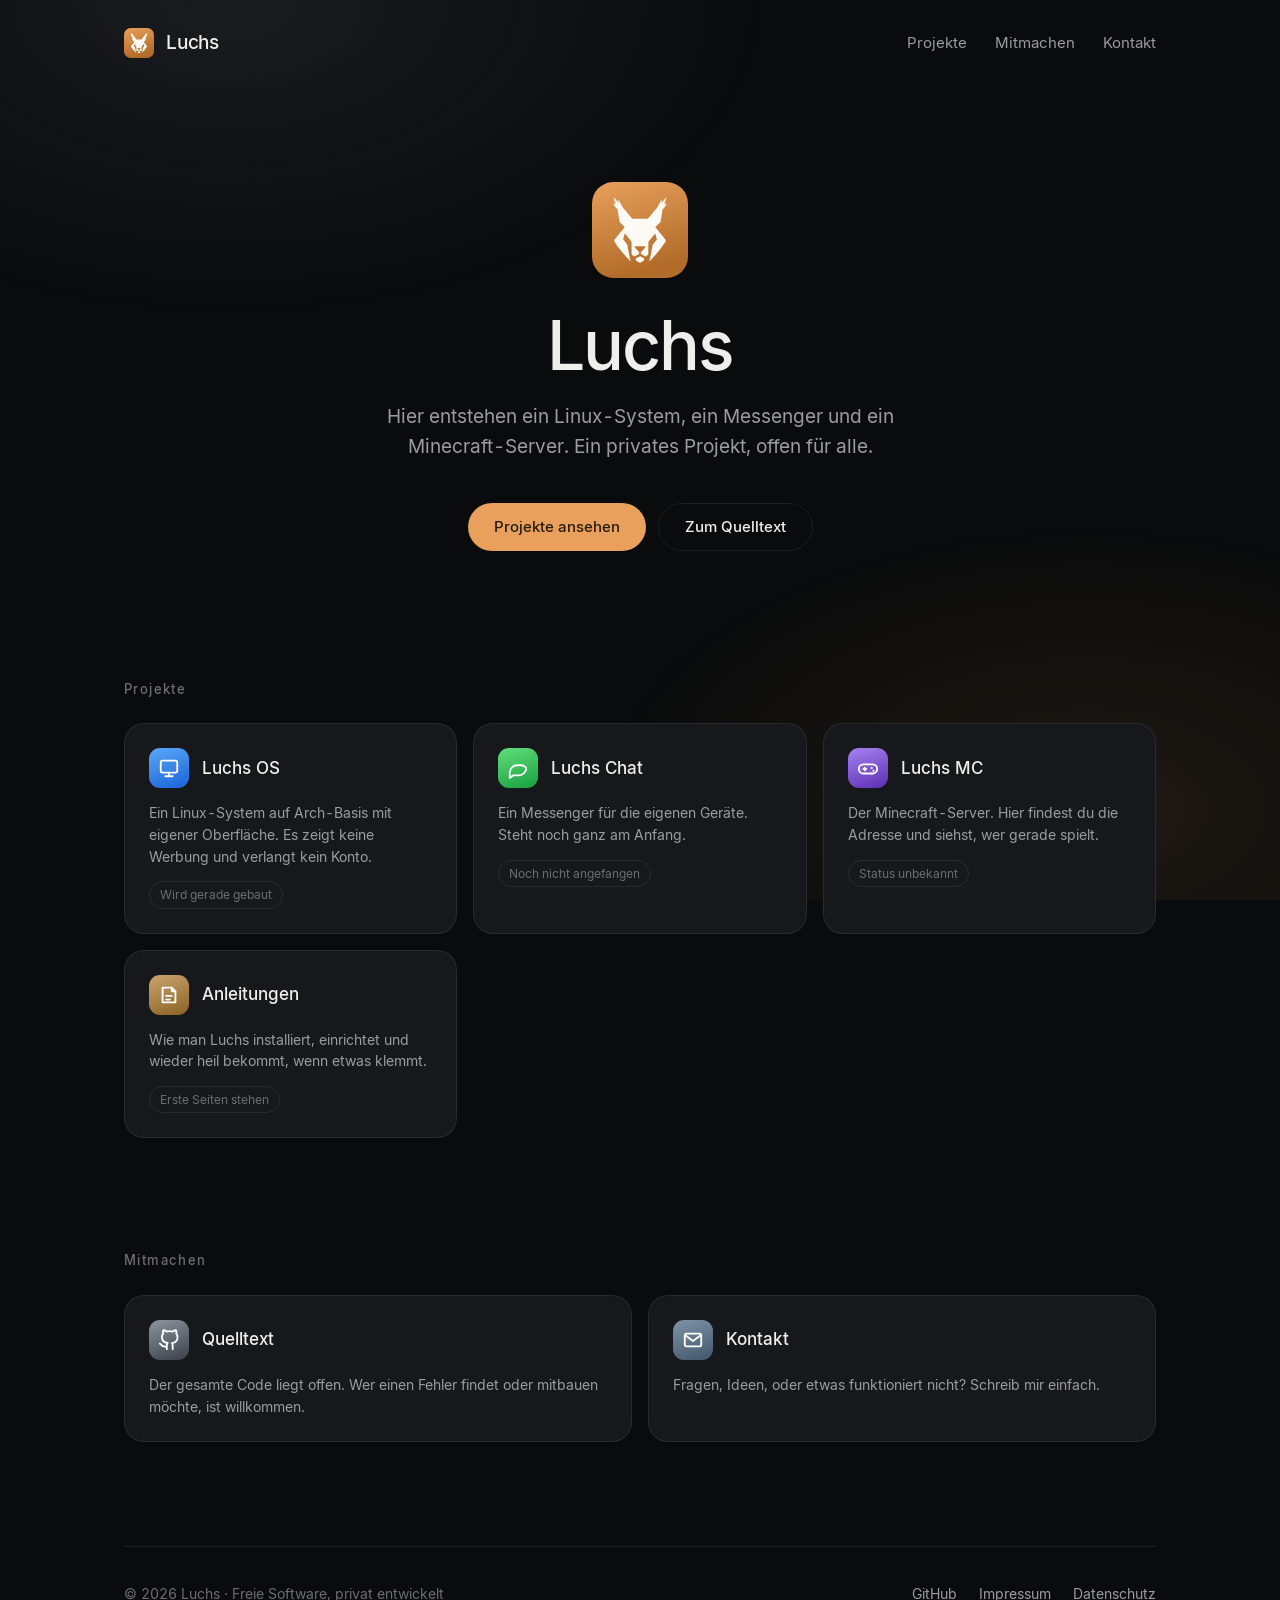
==== index.html @ 2c67354a "Add files via upload" ====
<!DOCTYPE html>
<html lang="de">
<head>
<meta charset="utf-8">
<meta name="viewport" content="width=device-width, initial-scale=1">
<title>Luchs</title>
<link rel="stylesheet" href="schrift.css">
<meta name="description" content="Ein Betriebssystem, ein Messenger, ein Server. Alles an einem Ort.">
<meta property="og:title" content="Luchs">
<meta property="og:description" content="Ein Betriebssystem, ein Messenger, ein Server.">
<meta property="og:type" content="website">
<link rel="icon" href="marke.svg" type="image/svg+xml">

<style>



:root{
  /* Flächen */
  --ink:#0A0B0C; --coal:#111214; --card:#17181B; --card-hoch:#1E2023;
  --line:rgba(255,255,255,.08); --line-stark:rgba(255,255,255,.16);

  /* Schrift */
  --text:#F0EEEA; --muted:#9A9C9F; --dim:#6B6D70;

  /* Akzent */
  --accent:#E8A05C; --accent-tief:#B26B28; --auf-akzent:#2A1B0C;

  /* Eine Größenreihe. Jeder Wert das 1,25-fache des vorigen --
     dadurch stehen die Größen in einem Verhältnis zueinander statt
     zufällig nebeneinander. */
  --t1:13px; --t2:15px; --t3:17px; --t4:21px; --t5:27px; --t6:42px;

  /* Ein Satz Abstände, alles Vielfache von 4 */
  --a1:8px; --a2:12px; --a3:16px; --a4:24px; --a5:36px;
  --a6:56px; --a7:88px;

  --radius:14px; --radius-gross:20px;
  --font:'Inter',system-ui,-apple-system,'Segoe UI',Roboto,sans-serif;
  --kurve:cubic-bezier(.22,.61,.36,1);
}
*{box-sizing:border-box;margin:0;padding:0}
html{scroll-behavior:smooth}
body{
  background:var(--ink); color:var(--text); font-family:var(--font);
  line-height:1.6; -webkit-font-smoothing:antialiased;text-rendering:optimizeLegibility;font-feature-settings:'calt' 1,'kern' 1,'tnum' 1;
}

/* Sehr schwacher warmer Schimmer im Hintergrund. Reines Schwarz wirkt
   flach; ein Hauch Farbe gibt Tiefe, ohne dass man sie benennen kann. */
body::before{
  content:''; position:fixed; inset:0; pointer-events:none; z-index:0;
  background:
    radial-gradient(60vw 50vh at 18% 0%, rgba(90,96,110,.20), transparent 70%),
    radial-gradient(55vw 45vh at 85% 90%, rgba(150,104,60,.16), transparent 70%);
}
.wrap{position:relative; z-index:1; max-width:1080px; margin:0 auto; padding:0 24px}

/* ── Kopf ───────────────────────────────────────────── */
header{padding:28px 0; display:flex; align-items:center; justify-content:space-between}
.marke{display:flex; align-items:center; gap:12px; text-decoration:none; color:var(--text)}
.marke svg{width:32px; height:32px; display:block}
.marke span{font-size:19px; font-weight:500; letter-spacing:-.2px}
nav{display:flex; gap:28px}
nav a{color:var(--muted); text-decoration:none; font-size:15px; transition:color .15s}
nav a:hover{color:var(--text)}
@media(max-width:640px){nav{display:none}}

/* ── Titelbereich ───────────────────────────────────── */
.hero{padding:96px 0 72px; text-align:center}
.hero .zeichen{width:96px; height:96px; margin:0 auto 32px; display:block}
.hero h1{font-size:clamp(40px,7vw,68px); font-weight:500; letter-spacing:-2px; line-height:1.05}
.hero p{
  margin:20px auto 0; max-width:520px; font-size:clamp(16px,2.2vw,19px);
  color:var(--muted);
}
.knopfreihe{margin-top:40px; display:flex; gap:12px; justify-content:center; flex-wrap:wrap}
.knopf{
  display:inline-flex; align-items:center; gap:9px; min-height:48px;
  padding:0 26px; border-radius:24px; text-decoration:none;
  font-size:15px; font-weight:500; transition:transform .15s var(--kurve),opacity .15s var(--kurve);
}
.knopf:active{transform:scale(.985)}
.knopf.voll{background:var(--accent); color:#2A1B0C}
.knopf.voll:hover{opacity:.9}
.knopf.leer{border:1px solid var(--line); color:var(--text)}
.knopf.leer:hover{border-color:var(--muted)}

/* ── Karten ─────────────────────────────────────────── */
section{padding:var(--a6) 0}
h2{font-size:13px; letter-spacing:1.4px; color:var(--dim); font-weight:500; margin-bottom:24px}
.raster{display:grid; gap:16px; grid-template-columns:repeat(auto-fit,minmax(280px,1fr))}
.karte{
  background:var(--card); border:1px solid var(--line); border-radius:var(--radius-gross);
  padding:var(--a4); text-decoration:none; color:var(--text); display:block;
  transition:border-color .2s var(--kurve),background .2s var(--kurve),transform .2s var(--kurve);
}
.karte:hover{border-color:rgba(232,160,92,.45); transform:translateY(-2px)}
.karte .oben{display:flex; align-items:center; gap:13px; margin-bottom:14px}
.kachel{
  width:40px; height:40px; border-radius:11px; flex:0 0 auto;
  display:grid; place-items:center;
}
.kachel svg{width:22px; height:22px; stroke:#fff; fill:none;
  stroke-width:2; stroke-linecap:round; stroke-linejoin:round}
.karte h3{font-size:17px; font-weight:500}
.karte p{font-size:14px; color:var(--muted); line-height:1.55}
.stand{
  display:inline-block; margin-top:14px; font-size:12px; padding:3px 10px;
  border-radius:20px; border:1px solid var(--line); color:var(--dim);
}
.stand.aktiv{border-color:rgba(103,217,138,.35); color:#67D98A}
.stand.aus{border-color:rgba(224,115,106,.3); color:#E0736A}
.namen{margin-top:12px; display:flex; flex-wrap:wrap; gap:6px}
.namen span{
  font-size:12px; padding:3px 9px; border-radius:20px;
  background:rgba(255,255,255,.05); color:var(--muted);
}

/* ── Fuß ────────────────────────────────────────────── */
footer{
  border-top:1px solid var(--line); margin-top:48px; padding:36px 0 56px;
  display:flex; justify-content:space-between; gap:20px; flex-wrap:wrap;
  color:var(--dim); font-size:14px;
}
footer a{color:var(--muted); text-decoration:none}
footer a:hover{color:var(--text)}
.fuss-links{display:flex; gap:22px; flex-wrap:wrap}
</style>
</head>
<body>
<div class="wrap">

<header>
  <a class="marke" href="#">
    <!-- Der Luchs: zwei Ohrpinsel und ein Kopf, geometrisch reduziert.
         Ein Tier als Marke ist wiedererkennbarer als ein Buchstabe. -->
    <img src="marke.svg" alt="Luchs" width="30" height="30">
    <span>Luchs</span>
  </a>
  <nav>
    <a href="#projekte">Projekte</a>
    <a href="#mitmachen">Mitmachen</a>
    <a href="#kontakt">Kontakt</a>
  </nav>
</header>

<div class="hero">
  <img class="zeichen" src="marke.svg" alt="Luchs" width="88" height="88">
  <h1>Luchs</h1>
  <p>Hier entstehen ein Linux-System, ein Messenger und ein
     Minecraft-Server. Ein privates Projekt, offen für alle.</p>
  <div class="knopfreihe">
    <a class="knopf voll" href="#projekte">Projekte ansehen</a>
    <a class="knopf leer" href="https://github.com/">Zum Quelltext</a>
  </div>
</div>

<section id="projekte">
  <h2>Projekte</h2>
  <div class="raster">

    <a class="karte" href="#">
      <div class="oben">
        <div class="kachel" style="background:linear-gradient(160deg,#5AA9F8,#1A62D8)">
          <svg viewBox="0 0 24 24"><rect x="3" y="4" width="18" height="13" rx="2"/><path d="M8 21h8M12 17v4"/></svg>
        </div>
        <h3>Luchs OS</h3>
      </div>
      <p>Ein Linux-System auf Arch-Basis mit eigener Oberfläche.
         Es zeigt keine Werbung und verlangt kein Konto.</p>
      <span class="stand">Wird gerade gebaut</span>
    </a>

    <a class="karte" href="#">
      <div class="oben">
        <div class="kachel" style="background:linear-gradient(160deg,#63DE7C,#17A03E)">
          <svg viewBox="0 0 24 24"><path d="M21 12a8 8 0 0 1-8 8H7l-4 3v-6a8 8 0 0 1 8-8h2a8 8 0 0 1 8 3z"/></svg>
        </div>
        <h3>Luchs Chat</h3>
      </div>
      <p>Ein Messenger für die eigenen Geräte.
         Steht noch ganz am Anfang.</p>
      <span class="stand">Noch nicht angefangen</span>
    </a>

    <a class="karte" href="#">
      <div class="oben">
        <div class="kachel" style="background:linear-gradient(160deg,#A882F0,#5A2FB4)">
          <svg viewBox="0 0 24 24"><rect x="2" y="8" width="20" height="10" rx="5"/><path d="M7 13h3M8.5 11.5v3"/><circle cx="16" cy="12" r="1.2" fill="#fff" stroke="none"/><circle cx="18" cy="15" r="1.2" fill="#fff" stroke="none"/></svg>
        </div>
        <h3>Luchs MC</h3>
      </div>
      <p>Der Minecraft-Server. Hier findest du die Adresse
         und siehst, wer gerade spielt.</p>
      <span class="stand" id="mc-stand">wird geprüft …</span>
      <div id="mc-namen" class="namen"></div>
    </a>

    <a class="karte" href="#">
      <div class="oben">
        <div class="kachel" style="background:linear-gradient(160deg,#C9A46E,#8A6224)">
          <svg viewBox="0 0 24 24"><path d="M5 4h10l4 4v12H5z"/><path d="M15 4v4h4M9 13h6M9 17h4"/></svg>
        </div>
        <h3>Anleitungen</h3>
      </div>
      <p>Wie man Luchs installiert, einrichtet und wieder
         heil bekommt, wenn etwas klemmt.</p>
      <span class="stand">Erste Seiten stehen</span>
    </a>

  </div>
</section>

<section id="mitmachen">
  <h2>Mitmachen</h2>
  <div class="raster">
    <a class="karte" href="https://github.com/">
      <div class="oben">
        <div class="kachel" style="background:linear-gradient(160deg,#8E959F,#3A3F48)">
          <svg viewBox="0 0 24 24"><path d="M9 19c-5 1.5-5-2.5-7-3m14 6v-3.9a3.4 3.4 0 0 0-.9-2.6c3-.3 6.2-1.5 6.2-6.7A5.2 5.2 0 0 0 19.9 5a4.9 4.9 0 0 0-.1-3.6s-1.1-.3-3.7 1.4a12.7 12.7 0 0 0-6.6 0C6.9 1.1 5.8 1.4 5.8 1.4A4.9 4.9 0 0 0 5.7 5a5.2 5.2 0 0 0-1.4 3.6c0 5.2 3.2 6.4 6.2 6.7a3.4 3.4 0 0 0-.9 2.6V22"/></svg>
        </div>
        <h3>Quelltext</h3>
      </div>
      <p>Der gesamte Code liegt offen. Wer einen Fehler findet
         oder mitbauen möchte, ist willkommen.</p>
    </a>

    <a class="karte" href="#kontakt">
      <div class="oben">
        <div class="kachel" style="background:linear-gradient(160deg,#7F94A6,#42566A)">
          <svg viewBox="0 0 24 24"><rect x="3" y="5" width="18" height="14" rx="2"/><path d="M4 7l8 6 8-6"/></svg>
        </div>
        <h3>Kontakt</h3>
      </div>
      <p>Fragen, Ideen, oder etwas funktioniert nicht?
         Schreib mir einfach.</p>
    </a>
  </div>
</section>

<footer id="kontakt">
  <div>© <span id="jahr">2026</span> Luchs · Freie Software, privat entwickelt</div>
  <div class="fuss-links">
    <a href="https://github.com/">GitHub</a>
    <a href="impressum.html">Impressum</a>
    <a href="datenschutz.html">Datenschutz</a>
  </div>
</footer>

</div>
<script>
document.getElementById('jahr').textContent = new Date().getFullYear();

// Serverstatus. Die Datei wird alle 60 Sekunden vom Server neu
// geschrieben -- häufiger abzufragen bringt nichts.
async function mcStatus(){
  const abzeichen = document.getElementById('mc-stand');
  const namen = document.getElementById('mc-namen');
  if (!abzeichen) return;
  try {
    const r = await fetch('/api/mc-status.json', { cache: 'no-store' });
    if (!r.ok) throw new Error(r.status);
    const d = await r.json();

    if (d.online) {
      abzeichen.className = 'stand aktiv';
      abzeichen.textContent = d.spieler === 0
        ? 'Online · niemand da'
        : `Online · ${d.spieler} von ${d.maximal}`;
      // Namen nur zeigen, wenn welche gemeldet werden. Viele Server
      // schalten die Liste aus, dann bleibt es leer statt falsch.
      namen.innerHTML = (d.namen || [])
        .map(n => `<span>${n.replace(/[<>&]/g, '')}</span>`).join('');
    } else {
      abzeichen.className = 'stand aus';
      abzeichen.textContent = 'Offline';
      namen.innerHTML = '';
    }
  } catch (e) {
    abzeichen.className = 'stand';
    abzeichen.textContent = 'Status unbekannt';
  }
}
mcStatus();
setInterval(mcStatus, 60000);
// Beim Zurückkommen auf den Tab sofort auffrischen
document.addEventListener('visibilitychange', () => {
  if (!document.hidden) mcStatus();
});
</script>
</body>
</html>
---- schrift.css ----
/* Inter, direkt eingebettet.
   Sonst braeuchte es einen Unterordner -- und den ueber den
   Handy-Dateiwaehler anzulegen ist unnoetig muehsam. */
@font-face{
  font-family:'Inter'; font-style:normal; font-weight:400;
  font-display:swap;
  src:url([data-uri]) format('woff2');
}
@font-face{
  font-family:'Inter'; font-style:normal; font-weight:500;
  font-display:swap;
  src:url([data-uri]) format('woff2');
}
@font-face{
  font-family:'Inter'; font-style:normal; font-weight:600;
  font-display:swap;
  src:url([data-uri]) format('woff2');
}
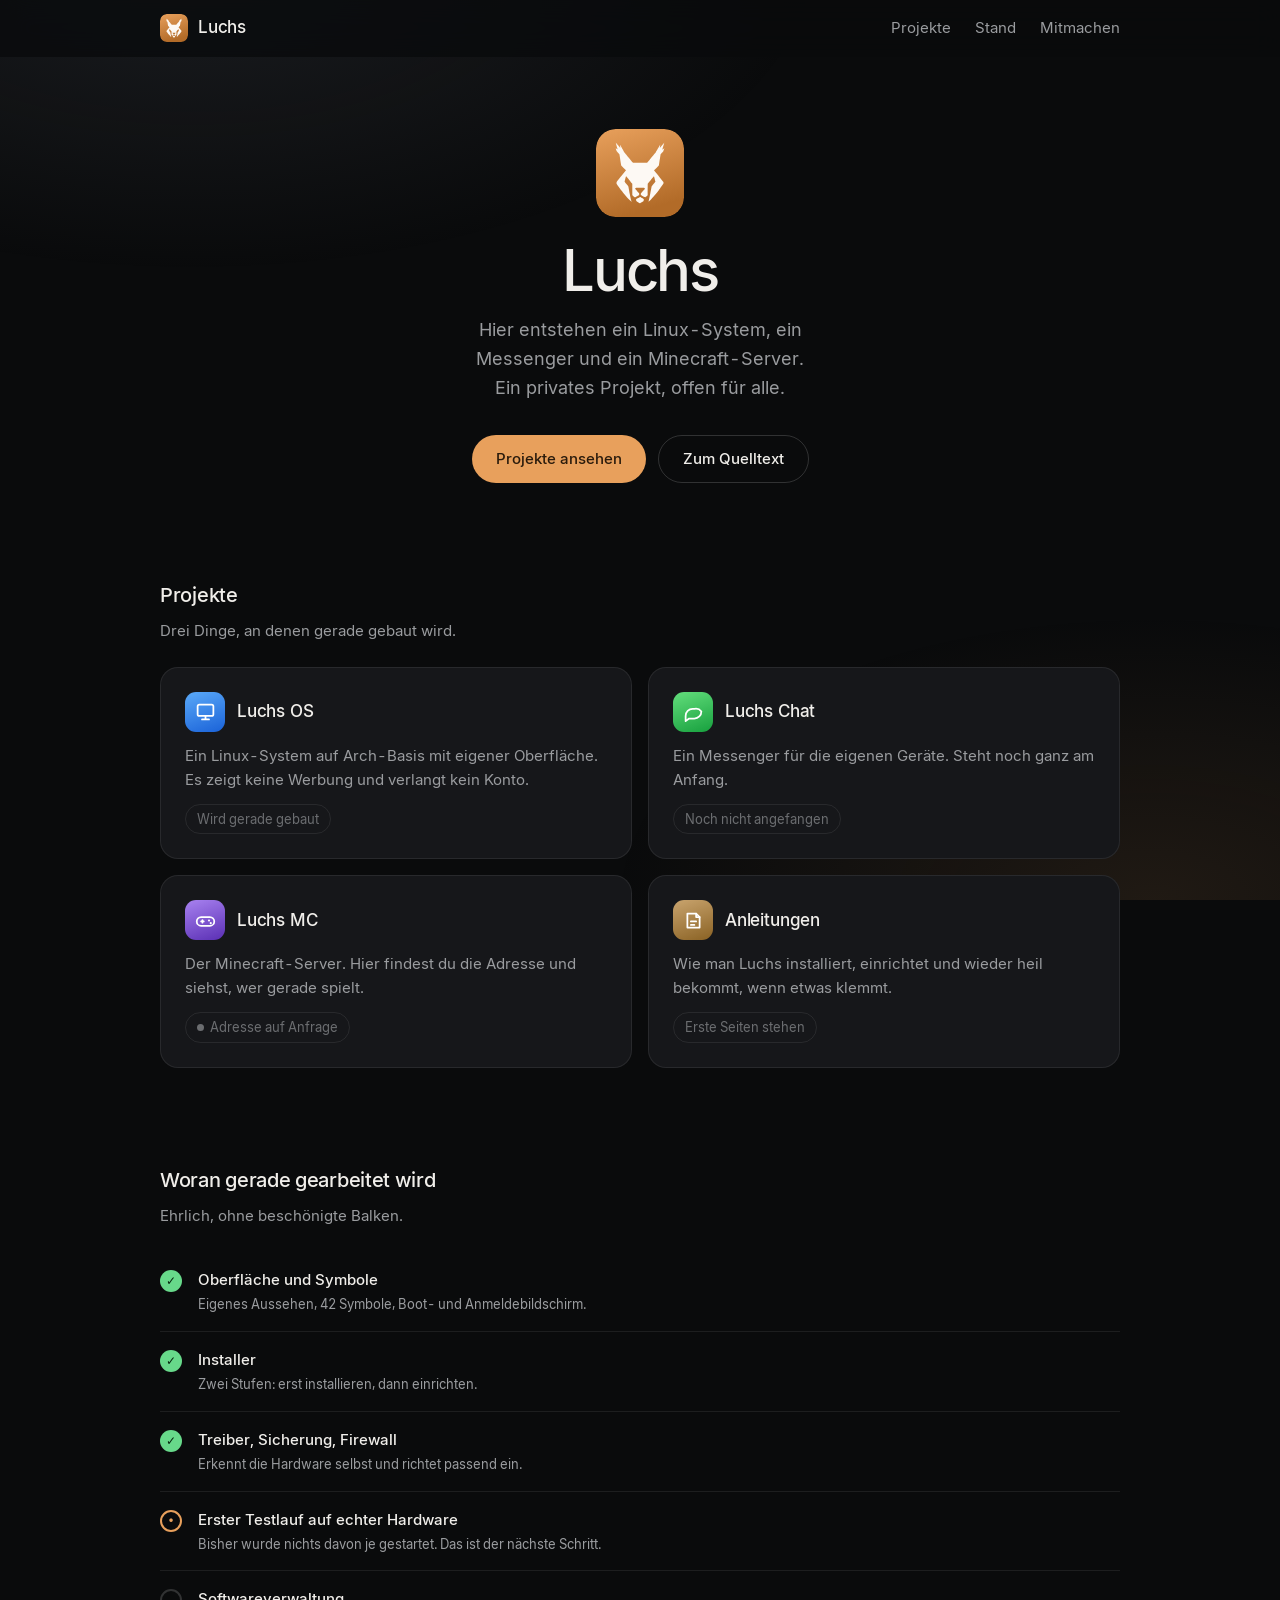
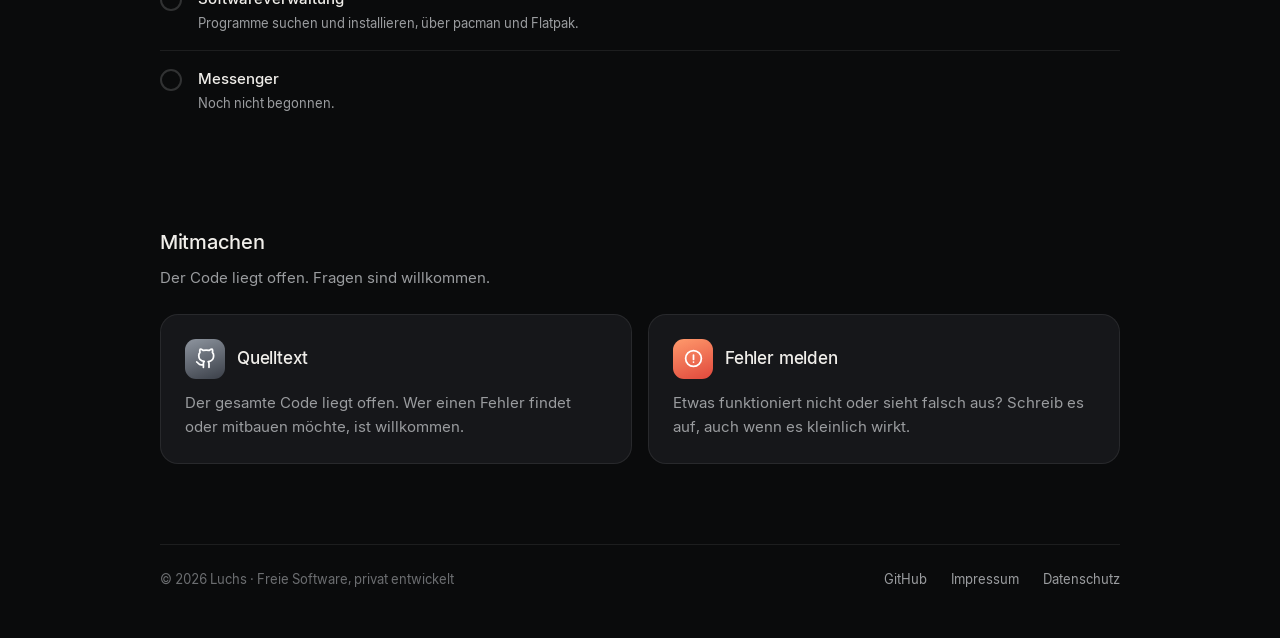
==== commit 9798382b: "Add files via upload" ====
--- a/index.html
+++ b/index.html
@@ -2,290 +2,453 @@
 <html lang="de">
 <head>
 <meta charset="utf-8">
-<meta name="viewport" content="width=device-width, initial-scale=1">
+<meta name="viewport" content="width=device-width, initial-scale=1, viewport-fit=cover">
+<meta name="theme-color" content="#0A0B0C">
 <title>Luchs</title>
+<meta name="description" content="Ein Linux-System, ein Messenger und ein Minecraft-Server. Ein privates Projekt, offen für alle.">
+<meta property="og:title" content="Luchs">
+<meta property="og:description" content="Ein Linux-System, ein Messenger und ein Minecraft-Server.">
+<meta property="og:type" content="website">
 <link rel="stylesheet" href="schrift.css">
-<meta name="description" content="Ein Betriebssystem, ein Messenger, ein Server. Alles an einem Ort.">
-<meta property="og:title" content="Luchs">
-<meta property="og:description" content="Ein Betriebssystem, ein Messenger, ein Server.">
-<meta property="og:type" content="website">
 <link rel="icon" href="marke.svg" type="image/svg+xml">
+<link rel="apple-touch-icon" href="marke.svg">
 
 <style>
-
-
+/* ═══════════════════════════════════════════════════════
+   Luchs
+
+   Von klein nach groß gebaut: Die Grundregeln gelten für das
+   Telefon, größere Bildschirme bekommen Ergänzungen. Andersherum
+   endet man immer bei einer zusammengequetschten Desktopseite.
+   ═══════════════════════════════════════════════════════ */
 
 :root{
-  /* Flächen */
-  --ink:#0A0B0C; --coal:#111214; --card:#17181B; --card-hoch:#1E2023;
+  --ink:#0A0B0C; --card:#16171A; --card-hoch:#1D1F22;
   --line:rgba(255,255,255,.08); --line-stark:rgba(255,255,255,.16);
 
-  /* Schrift */
   --text:#F0EEEA; --muted:#9A9C9F; --dim:#6B6D70;
 
-  /* Akzent */
-  --accent:#E8A05C; --accent-tief:#B26B28; --auf-akzent:#2A1B0C;
-
-  /* Eine Größenreihe. Jeder Wert das 1,25-fache des vorigen --
-     dadurch stehen die Größen in einem Verhältnis zueinander statt
-     zufällig nebeneinander. */
-  --t1:13px; --t2:15px; --t3:17px; --t4:21px; --t5:27px; --t6:42px;
-
-  /* Ein Satz Abstände, alles Vielfache von 4 */
-  --a1:8px; --a2:12px; --a3:16px; --a4:24px; --a5:36px;
-  --a6:56px; --a7:88px;
-
-  --radius:14px; --radius-gross:20px;
-  --font:'Inter',system-ui,-apple-system,'Segoe UI',Roboto,sans-serif;
+  --akzent:#E8A05C; --akzent-tief:#B26B28; --auf-akzent:#2A1B0C;
+  --gruen:#67D98A; --rot:#E0736A;
+
+  /* Größen. Jeder Wert das 1,25-fache des vorigen -- dadurch stehen
+     sie in einem Verhältnis statt zufällig nebeneinander. */
+  --t1:13px; --t2:15px; --t3:17px; --t4:20px;
+  --t6:clamp(34px, 9vw, 58px);
+
+  /* Abstände, alles Vielfache von 4 */
+  --a1:8px; --a2:12px; --a3:16px; --a4:24px; --a5:32px;
+  --a6:48px; --a7:72px;
+
+  --rand:20px;
+  --radius-gross:18px;
   --kurve:cubic-bezier(.22,.61,.36,1);
 }
-*{box-sizing:border-box;margin:0;padding:0}
-html{scroll-behavior:smooth}
+
+*,*::before,*::after{box-sizing:border-box;margin:0;padding:0}
+
+html{
+  scroll-behavior:smooth;
+  /* Verhindert, dass iOS beim Drehen die Schrift eigenmächtig
+     vergrößert */
+  -webkit-text-size-adjust:100%;
+}
+
 body{
-  background:var(--ink); color:var(--text); font-family:var(--font);
-  line-height:1.6; -webkit-font-smoothing:antialiased;text-rendering:optimizeLegibility;font-feature-settings:'calt' 1,'kern' 1,'tnum' 1;
-}
-
-/* Sehr schwacher warmer Schimmer im Hintergrund. Reines Schwarz wirkt
-   flach; ein Hauch Farbe gibt Tiefe, ohne dass man sie benennen kann. */
+  background:var(--ink); color:var(--text);
+  font-family:'Inter',system-ui,-apple-system,'Segoe UI',Roboto,sans-serif;
+  font-size:var(--t2); line-height:1.6;
+  -webkit-font-smoothing:antialiased;
+  text-rendering:optimizeLegibility;
+  font-feature-settings:'calt' 1,'kern' 1,'tnum' 1;
+  overflow-x:hidden;
+}
+
+/* Ein sehr schwacher warmer Schimmer. Reines Schwarz wirkt flach;
+   ein Hauch Farbe gibt Tiefe, ohne dass man sie benennen kann. */
 body::before{
   content:''; position:fixed; inset:0; pointer-events:none; z-index:0;
   background:
-    radial-gradient(60vw 50vh at 18% 0%, rgba(90,96,110,.20), transparent 70%),
-    radial-gradient(55vw 45vh at 85% 90%, rgba(150,104,60,.16), transparent 70%);
-}
-.wrap{position:relative; z-index:1; max-width:1080px; margin:0 auto; padding:0 24px}
-
-/* ── Kopf ───────────────────────────────────────────── */
-header{padding:28px 0; display:flex; align-items:center; justify-content:space-between}
-.marke{display:flex; align-items:center; gap:12px; text-decoration:none; color:var(--text)}
-.marke svg{width:32px; height:32px; display:block}
-.marke span{font-size:19px; font-weight:500; letter-spacing:-.2px}
-nav{display:flex; gap:28px}
-nav a{color:var(--muted); text-decoration:none; font-size:15px; transition:color .15s}
-nav a:hover{color:var(--text)}
-@media(max-width:640px){nav{display:none}}
-
-/* ── Titelbereich ───────────────────────────────────── */
-.hero{padding:96px 0 72px; text-align:center}
-.hero .zeichen{width:96px; height:96px; margin:0 auto 32px; display:block}
-.hero h1{font-size:clamp(40px,7vw,68px); font-weight:500; letter-spacing:-2px; line-height:1.05}
+    radial-gradient(70vw 50vh at 15% -5%, rgba(96,102,116,.20), transparent 70%),
+    radial-gradient(60vw 45vh at 90% 100%, rgba(150,104,60,.16), transparent 70%);
+}
+
+.wrap{
+  position:relative; z-index:1;
+  max-width:1000px; margin:0 auto;
+  padding-left:max(var(--rand), env(safe-area-inset-left));
+  padding-right:max(var(--rand), env(safe-area-inset-right));
+}
+
+a{color:inherit}
+
+/* ── Kopfleiste ──────────────────────────────────────────
+   Bleibt beim Scrollen oben. Auf dem Telefon ist das wichtiger als
+   am Rechner: Man scrollt weit und will trotzdem zurückkommen. */
+header{
+  position:sticky; top:0; z-index:20;
+  background:rgba(10,11,12,.78);
+  backdrop-filter:saturate(160%) blur(14px);
+  -webkit-backdrop-filter:saturate(160%) blur(14px);
+  border-bottom:1px solid transparent;
+  transition:border-color .25s var(--kurve);
+}
+header.gescrollt{border-bottom-color:var(--line)}
+header .innen{
+  display:flex; align-items:center; justify-content:space-between;
+  gap:var(--a3); min-height:56px;
+}
+.marke{display:flex; align-items:center; gap:10px; text-decoration:none}
+.marke img{width:28px; height:28px; border-radius:7px; display:block}
+.marke span{font-size:var(--t3); font-weight:500; letter-spacing:-.01em}
+
+nav{display:flex; gap:var(--a4)}
+nav a{
+  color:var(--muted); text-decoration:none; font-size:var(--t2);
+  padding:var(--a1) 0; transition:color .15s var(--kurve);
+}
+nav a:hover,nav a:focus-visible{color:var(--text)}
+
+/* Auf schmalen Schirmen wandert die Navigation in eine eigene Zeile,
+   statt zu verschwinden. Versteckte Menüs findet auf dem Telefon
+   niemand. */
+@media (max-width:560px){
+  header .innen{flex-wrap:wrap; padding-bottom:var(--a1)}
+  nav{width:100%; gap:var(--a4)}
+  nav a{font-size:var(--t1)}
+}
+
+/* ── Titelbereich ───────────────────────────────────────── */
+.hero{padding:var(--a7) 0 var(--a6); text-align:center}
+.hero img{
+  width:clamp(64px,18vw,88px); height:clamp(64px,18vw,88px);
+  margin:0 auto var(--a4); display:block; border-radius:22%;
+}
+.hero h1{
+  font-size:var(--t6); font-weight:500;
+  /* Große Schrift braucht engere Laufweite, sonst zerfällt das Wort */
+  letter-spacing:-.035em; line-height:1.02;
+}
 .hero p{
-  margin:20px auto 0; max-width:520px; font-size:clamp(16px,2.2vw,19px);
-  color:var(--muted);
-}
-.knopfreihe{margin-top:40px; display:flex; gap:12px; justify-content:center; flex-wrap:wrap}
+  margin:var(--a3) auto 0; max-width:34ch;
+  font-size:clamp(15px,4vw,18px); color:var(--muted);
+  text-wrap:balance;
+}
+
+.knopfreihe{
+  margin-top:var(--a5); display:flex; gap:var(--a2);
+  justify-content:center; flex-wrap:wrap;
+}
 .knopf{
-  display:inline-flex; align-items:center; gap:9px; min-height:48px;
-  padding:0 26px; border-radius:24px; text-decoration:none;
-  font-size:15px; font-weight:500; transition:transform .15s var(--kurve),opacity .15s var(--kurve);
-}
-.knopf:active{transform:scale(.985)}
-.knopf.voll{background:var(--accent); color:#2A1B0C}
+  display:inline-flex; align-items:center; justify-content:center;
+  min-height:48px; padding:0 var(--a4); border-radius:24px;
+  text-decoration:none; font-size:var(--t2); font-weight:500;
+  transition:transform .15s var(--kurve), opacity .15s var(--kurve),
+             border-color .15s var(--kurve);
+}
+.knopf:active{transform:scale(.98)}
+.knopf.voll{background:var(--akzent); color:var(--auf-akzent)}
 .knopf.voll:hover{opacity:.9}
-.knopf.leer{border:1px solid var(--line); color:var(--text)}
+.knopf.leer{border:1px solid var(--line-stark); color:var(--text)}
 .knopf.leer:hover{border-color:var(--muted)}
-
-/* ── Karten ─────────────────────────────────────────── */
-section{padding:var(--a6) 0}
-h2{font-size:13px; letter-spacing:1.4px; color:var(--dim); font-weight:500; margin-bottom:24px}
-.raster{display:grid; gap:16px; grid-template-columns:repeat(auto-fit,minmax(280px,1fr))}
+/* Auf sehr schmalen Schirmen untereinander und volle Breite --
+   nebeneinander werden sie sonst zu schmal zum Treffen. */
+@media (max-width:400px){
+  .knopfreihe{flex-direction:column}
+  .knopf{width:100%}
+}
+
+/* ── Abschnitte ─────────────────────────────────────────── */
+section{padding:var(--a6) 0; scroll-margin-top:72px}
+h2{
+  font-size:var(--t4); font-weight:500; letter-spacing:-.015em;
+  margin-bottom:var(--a1);
+}
+.unterzeile{color:var(--muted); font-size:var(--t2); margin-bottom:var(--a4)}
+
+.raster{display:grid; gap:var(--a3); grid-template-columns:1fr}
+@media (min-width:620px){ .raster{grid-template-columns:1fr 1fr} }
+
 .karte{
-  background:var(--card); border:1px solid var(--line); border-radius:var(--radius-gross);
-  padding:var(--a4); text-decoration:none; color:var(--text); display:block;
-  transition:border-color .2s var(--kurve),background .2s var(--kurve),transform .2s var(--kurve);
-}
-.karte:hover{border-color:rgba(232,160,92,.45); transform:translateY(-2px)}
-.karte .oben{display:flex; align-items:center; gap:13px; margin-bottom:14px}
+  background:var(--card); border:1px solid var(--line);
+  border-radius:var(--radius-gross); padding:var(--a4);
+  text-decoration:none; color:var(--text); display:block;
+  transition:border-color .2s var(--kurve), background .2s var(--kurve),
+             transform .2s var(--kurve);
+}
+@media (hover:hover){
+  .karte:hover{
+    border-color:var(--line-stark); background:var(--card-hoch);
+    transform:translateY(-2px);
+  }
+}
+.karte:active{transform:scale(.995)}
+.karte .oben{display:flex; align-items:center; gap:var(--a2); margin-bottom:var(--a2)}
 .kachel{
   width:40px; height:40px; border-radius:11px; flex:0 0 auto;
   display:grid; place-items:center;
 }
-.kachel svg{width:22px; height:22px; stroke:#fff; fill:none;
-  stroke-width:2; stroke-linecap:round; stroke-linejoin:round}
-.karte h3{font-size:17px; font-weight:500}
-.karte p{font-size:14px; color:var(--muted); line-height:1.55}
+.kachel svg{
+  width:21px; height:21px; stroke:#fff; fill:none;
+  stroke-width:2; stroke-linecap:round; stroke-linejoin:round;
+}
+.karte h3{font-size:var(--t3); font-weight:500; letter-spacing:-.01em}
+.karte p{font-size:var(--t2); color:var(--muted); line-height:1.6}
+
 .stand{
-  display:inline-block; margin-top:14px; font-size:12px; padding:3px 10px;
-  border-radius:20px; border:1px solid var(--line); color:var(--dim);
-}
-.stand.aktiv{border-color:rgba(103,217,138,.35); color:#67D98A}
-.stand.aus{border-color:rgba(224,115,106,.3); color:#E0736A}
-.namen{margin-top:12px; display:flex; flex-wrap:wrap; gap:6px}
-.namen span{
-  font-size:12px; padding:3px 9px; border-radius:20px;
-  background:rgba(255,255,255,.05); color:var(--muted);
-}
-
-/* ── Fuß ────────────────────────────────────────────── */
+  display:inline-flex; align-items:center; gap:6px;
+  margin-top:var(--a2); font-size:var(--t1);
+  padding:4px 11px; border-radius:20px;
+  border:1px solid var(--line); color:var(--dim);
+}
+.stand.aktiv{border-color:rgba(103,217,138,.35); color:var(--gruen)}
+.stand.aus{border-color:rgba(224,115,106,.3); color:var(--rot)}
+.punkt{width:7px; height:7px; border-radius:50%; background:currentColor}
+
+/* ── Fortschritt ────────────────────────────────────────── */
+.schritte{display:grid}
+.schritt{
+  display:flex; gap:var(--a3); align-items:flex-start;
+  padding:var(--a3) 0; border-bottom:1px solid var(--line);
+}
+.schritt:last-child{border-bottom:0}
+.haken{
+  width:22px; height:22px; border-radius:50%; flex:0 0 auto; margin-top:2px;
+  display:grid; place-items:center; font-size:12px; line-height:1;
+}
+.haken.fertig{background:var(--gruen); color:#06280F}
+.haken.laeuft{border:2px solid var(--akzent); color:var(--akzent)}
+.haken.offen{border:2px solid var(--line-stark)}
+.schritt b{display:block; font-weight:500; font-size:var(--t2)}
+.schritt span.text{display:block; color:var(--muted); font-size:var(--t1); margin-top:2px}
+
+/* ── Fußzeile ───────────────────────────────────────────── */
 footer{
-  border-top:1px solid var(--line); margin-top:48px; padding:36px 0 56px;
-  display:flex; justify-content:space-between; gap:20px; flex-wrap:wrap;
-  color:var(--dim); font-size:14px;
+  border-top:1px solid var(--line); margin-top:var(--a5);
+  padding:var(--a4) 0 calc(var(--a6) + env(safe-area-inset-bottom));
+  display:flex; justify-content:space-between; gap:var(--a3);
+  flex-wrap:wrap; color:var(--dim); font-size:var(--t1);
 }
 footer a{color:var(--muted); text-decoration:none}
 footer a:hover{color:var(--text)}
-.fuss-links{display:flex; gap:22px; flex-wrap:wrap}
+.fuss-links{display:flex; gap:var(--a4); flex-wrap:wrap}
+
+/* Wer Bewegung ausgeschaltet hat, bekommt keine. */
+@media (prefers-reduced-motion:reduce){
+  *{animation:none !important; transition:none !important}
+  html{scroll-behavior:auto}
+}
+
+/* Sichtbarer Fokusrahmen für Tastaturbedienung */
+a:focus-visible{
+  outline:2px solid var(--akzent); outline-offset:3px; border-radius:6px;
+}
 </style>
 </head>
 <body>
-<div class="wrap">
-
-<header>
-  <a class="marke" href="#">
-    <!-- Der Luchs: zwei Ohrpinsel und ein Kopf, geometrisch reduziert.
-         Ein Tier als Marke ist wiedererkennbarer als ein Buchstabe. -->
-    <img src="marke.svg" alt="Luchs" width="30" height="30">
-    <span>Luchs</span>
-  </a>
-  <nav>
-    <a href="#projekte">Projekte</a>
-    <a href="#mitmachen">Mitmachen</a>
-    <a href="#kontakt">Kontakt</a>
-  </nav>
+
+<header id="kopf">
+  <div class="wrap innen">
+    <a class="marke" href="#oben">
+      <img src="marke.svg" alt="" width="28" height="28">
+      <span>Luchs</span>
+    </a>
+    <nav>
+      <a href="#projekte">Projekte</a>
+      <a href="#stand">Stand</a>
+      <a href="#mitmachen">Mitmachen</a>
+    </nav>
+  </div>
 </header>
 
-<div class="hero">
-  <img class="zeichen" src="marke.svg" alt="Luchs" width="88" height="88">
-  <h1>Luchs</h1>
-  <p>Hier entstehen ein Linux-System, ein Messenger und ein
-     Minecraft-Server. Ein privates Projekt, offen für alle.</p>
-  <div class="knopfreihe">
-    <a class="knopf voll" href="#projekte">Projekte ansehen</a>
-    <a class="knopf leer" href="https://github.com/">Zum Quelltext</a>
+<main class="wrap" id="oben">
+
+  <div class="hero">
+    <img src="marke.svg" alt="Luchs" width="88" height="88">
+    <h1>Luchs</h1>
+    <p>Hier entstehen ein Linux-System, ein Messenger und ein
+       Minecraft-Server. Ein privates Projekt, offen für alle.</p>
+    <div class="knopfreihe">
+      <a class="knopf voll" href="#projekte">Projekte ansehen</a>
+      <a class="knopf leer" href="https://github.com/realcraftguy-com/luchsos">Zum Quelltext</a>
+    </div>
   </div>
-</div>
-
-<section id="projekte">
-  <h2>Projekte</h2>
-  <div class="raster">
-
-    <a class="karte" href="#">
-      <div class="oben">
-        <div class="kachel" style="background:linear-gradient(160deg,#5AA9F8,#1A62D8)">
-          <svg viewBox="0 0 24 24"><rect x="3" y="4" width="18" height="13" rx="2"/><path d="M8 21h8M12 17v4"/></svg>
-        </div>
-        <h3>Luchs OS</h3>
-      </div>
-      <p>Ein Linux-System auf Arch-Basis mit eigener Oberfläche.
-         Es zeigt keine Werbung und verlangt kein Konto.</p>
-      <span class="stand">Wird gerade gebaut</span>
-    </a>
-
-    <a class="karte" href="#">
-      <div class="oben">
-        <div class="kachel" style="background:linear-gradient(160deg,#63DE7C,#17A03E)">
-          <svg viewBox="0 0 24 24"><path d="M21 12a8 8 0 0 1-8 8H7l-4 3v-6a8 8 0 0 1 8-8h2a8 8 0 0 1 8 3z"/></svg>
-        </div>
-        <h3>Luchs Chat</h3>
-      </div>
-      <p>Ein Messenger für die eigenen Geräte.
-         Steht noch ganz am Anfang.</p>
-      <span class="stand">Noch nicht angefangen</span>
-    </a>
-
-    <a class="karte" href="#">
-      <div class="oben">
-        <div class="kachel" style="background:linear-gradient(160deg,#A882F0,#5A2FB4)">
-          <svg viewBox="0 0 24 24"><rect x="2" y="8" width="20" height="10" rx="5"/><path d="M7 13h3M8.5 11.5v3"/><circle cx="16" cy="12" r="1.2" fill="#fff" stroke="none"/><circle cx="18" cy="15" r="1.2" fill="#fff" stroke="none"/></svg>
-        </div>
-        <h3>Luchs MC</h3>
-      </div>
-      <p>Der Minecraft-Server. Hier findest du die Adresse
-         und siehst, wer gerade spielt.</p>
-      <span class="stand" id="mc-stand">wird geprüft …</span>
-      <div id="mc-namen" class="namen"></div>
-    </a>
-
-    <a class="karte" href="#">
-      <div class="oben">
-        <div class="kachel" style="background:linear-gradient(160deg,#C9A46E,#8A6224)">
-          <svg viewBox="0 0 24 24"><path d="M5 4h10l4 4v12H5z"/><path d="M15 4v4h4M9 13h6M9 17h4"/></svg>
-        </div>
-        <h3>Anleitungen</h3>
-      </div>
-      <p>Wie man Luchs installiert, einrichtet und wieder
-         heil bekommt, wenn etwas klemmt.</p>
-      <span class="stand">Erste Seiten stehen</span>
-    </a>
-
-  </div>
-</section>
-
-<section id="mitmachen">
-  <h2>Mitmachen</h2>
-  <div class="raster">
-    <a class="karte" href="https://github.com/">
-      <div class="oben">
-        <div class="kachel" style="background:linear-gradient(160deg,#8E959F,#3A3F48)">
-          <svg viewBox="0 0 24 24"><path d="M9 19c-5 1.5-5-2.5-7-3m14 6v-3.9a3.4 3.4 0 0 0-.9-2.6c3-.3 6.2-1.5 6.2-6.7A5.2 5.2 0 0 0 19.9 5a4.9 4.9 0 0 0-.1-3.6s-1.1-.3-3.7 1.4a12.7 12.7 0 0 0-6.6 0C6.9 1.1 5.8 1.4 5.8 1.4A4.9 4.9 0 0 0 5.7 5a5.2 5.2 0 0 0-1.4 3.6c0 5.2 3.2 6.4 6.2 6.7a3.4 3.4 0 0 0-.9 2.6V22"/></svg>
-        </div>
-        <h3>Quelltext</h3>
-      </div>
-      <p>Der gesamte Code liegt offen. Wer einen Fehler findet
-         oder mitbauen möchte, ist willkommen.</p>
-    </a>
-
-    <a class="karte" href="#kontakt">
-      <div class="oben">
-        <div class="kachel" style="background:linear-gradient(160deg,#7F94A6,#42566A)">
-          <svg viewBox="0 0 24 24"><rect x="3" y="5" width="18" height="14" rx="2"/><path d="M4 7l8 6 8-6"/></svg>
-        </div>
-        <h3>Kontakt</h3>
-      </div>
-      <p>Fragen, Ideen, oder etwas funktioniert nicht?
-         Schreib mir einfach.</p>
-    </a>
-  </div>
-</section>
-
-<footer id="kontakt">
-  <div>© <span id="jahr">2026</span> Luchs · Freie Software, privat entwickelt</div>
-  <div class="fuss-links">
-    <a href="https://github.com/">GitHub</a>
-    <a href="impressum.html">Impressum</a>
-    <a href="datenschutz.html">Datenschutz</a>
-  </div>
-</footer>
-
-</div>
+
+  <section id="projekte">
+    <h2>Projekte</h2>
+    <p class="unterzeile">Drei Dinge, an denen gerade gebaut wird.</p>
+
+    <div class="raster">
+
+      <a class="karte" href="#stand">
+        <div class="oben">
+          <div class="kachel" style="background:linear-gradient(160deg,#5AA9F8,#1A62D8)">
+            <svg viewBox="0 0 24 24" aria-hidden="true"><rect x="3" y="4" width="18" height="13" rx="2"/><path d="M8 21h8M12 17v4"/></svg>
+          </div>
+          <h3>Luchs OS</h3>
+        </div>
+        <p>Ein Linux-System auf Arch-Basis mit eigener Oberfläche.
+           Es zeigt keine Werbung und verlangt kein Konto.</p>
+        <span class="stand">Wird gerade gebaut</span>
+      </a>
+
+      <a class="karte" href="#stand">
+        <div class="oben">
+          <div class="kachel" style="background:linear-gradient(160deg,#63DE7C,#17A03E)">
+            <svg viewBox="0 0 24 24" aria-hidden="true"><path d="M21 12a8 8 0 0 1-8 8H7l-4 3v-6a8 8 0 0 1 8-8h2a8 8 0 0 1 8 3z"/></svg>
+          </div>
+          <h3>Luchs Chat</h3>
+        </div>
+        <p>Ein Messenger für die eigenen Geräte.
+           Steht noch ganz am Anfang.</p>
+        <span class="stand">Noch nicht angefangen</span>
+      </a>
+
+      <a class="karte" href="#stand">
+        <div class="oben">
+          <div class="kachel" style="background:linear-gradient(160deg,#A882F0,#5A2FB4)">
+            <svg viewBox="0 0 24 24" aria-hidden="true"><rect x="2" y="8" width="20" height="10" rx="5"/><path d="M7 13h3M8.5 11.5v3"/><circle cx="16" cy="12" r="1.2" fill="#fff" stroke="none"/><circle cx="18" cy="15" r="1.2" fill="#fff" stroke="none"/></svg>
+          </div>
+          <h3>Luchs MC</h3>
+        </div>
+        <p>Der Minecraft-Server. Hier findest du die Adresse
+           und siehst, wer gerade spielt.</p>
+        <span class="stand" id="mc-stand">
+          <span class="punkt"></span><span id="mc-text">wird geprüft</span>
+        </span>
+      </a>
+
+      <a class="karte" href="#mitmachen">
+        <div class="oben">
+          <div class="kachel" style="background:linear-gradient(160deg,#C9A46E,#8A6224)">
+            <svg viewBox="0 0 24 24" aria-hidden="true"><path d="M5 4h10l4 4v12H5z"/><path d="M15 4v4h4M9 13h6M9 17h4"/></svg>
+          </div>
+          <h3>Anleitungen</h3>
+        </div>
+        <p>Wie man Luchs installiert, einrichtet und wieder
+           heil bekommt, wenn etwas klemmt.</p>
+        <span class="stand">Erste Seiten stehen</span>
+      </a>
+
+    </div>
+  </section>
+
+  <section id="stand">
+    <h2>Woran gerade gearbeitet wird</h2>
+    <p class="unterzeile">Ehrlich, ohne beschönigte Balken.</p>
+
+    <div class="schritte">
+      <div class="schritt">
+        <span class="haken fertig">✓</span>
+        <div><b>Oberfläche und Symbole</b>
+          <span class="text">Eigenes Aussehen, 42 Symbole, Boot- und Anmeldebildschirm.</span></div>
+      </div>
+      <div class="schritt">
+        <span class="haken fertig">✓</span>
+        <div><b>Installer</b>
+          <span class="text">Zwei Stufen: erst installieren, dann einrichten.</span></div>
+      </div>
+      <div class="schritt">
+        <span class="haken fertig">✓</span>
+        <div><b>Treiber, Sicherung, Firewall</b>
+          <span class="text">Erkennt die Hardware selbst und richtet passend ein.</span></div>
+      </div>
+      <div class="schritt">
+        <span class="haken laeuft">•</span>
+        <div><b>Erster Testlauf auf echter Hardware</b>
+          <span class="text">Bisher wurde nichts davon je gestartet. Das ist der nächste Schritt.</span></div>
+      </div>
+      <div class="schritt">
+        <span class="haken offen"></span>
+        <div><b>Softwareverwaltung</b>
+          <span class="text">Programme suchen und installieren, über pacman und Flatpak.</span></div>
+      </div>
+      <div class="schritt">
+        <span class="haken offen"></span>
+        <div><b>Messenger</b>
+          <span class="text">Noch nicht begonnen.</span></div>
+      </div>
+    </div>
+  </section>
+
+  <section id="mitmachen">
+    <h2>Mitmachen</h2>
+    <p class="unterzeile">Der Code liegt offen. Fragen sind willkommen.</p>
+
+    <div class="raster">
+      <a class="karte" href="https://github.com/realcraftguy-com/luchsos">
+        <div class="oben">
+          <div class="kachel" style="background:linear-gradient(160deg,#8E959F,#3A3F48)">
+            <svg viewBox="0 0 24 24" aria-hidden="true"><path d="M9 19c-5 1.5-5-2.5-7-3m14 6v-3.9a3.4 3.4 0 0 0-.9-2.6c3-.3 6.2-1.5 6.2-6.7A5.2 5.2 0 0 0 19.9 5a4.9 4.9 0 0 0-.1-3.6s-1.1-.3-3.7 1.4a12.7 12.7 0 0 0-6.6 0C6.9 1.1 5.8 1.4 5.8 1.4A4.9 4.9 0 0 0 5.7 5a5.2 5.2 0 0 0-1.4 3.6c0 5.2 3.2 6.4 6.2 6.7a3.4 3.4 0 0 0-.9 2.6V22"/></svg>
+          </div>
+          <h3>Quelltext</h3>
+        </div>
+        <p>Der gesamte Code liegt offen. Wer einen Fehler findet
+           oder mitbauen möchte, ist willkommen.</p>
+      </a>
+
+      <a class="karte" href="https://github.com/realcraftguy-com/luchsos/issues">
+        <div class="oben">
+          <div class="kachel" style="background:linear-gradient(160deg,#FF9A6C,#E0483C)">
+            <svg viewBox="0 0 24 24" aria-hidden="true"><circle cx="12" cy="12" r="9"/><path d="M12 8v5M12 16h.01"/></svg>
+          </div>
+          <h3>Fehler melden</h3>
+        </div>
+        <p>Etwas funktioniert nicht oder sieht falsch aus?
+           Schreib es auf, auch wenn es kleinlich wirkt.</p>
+      </a>
+    </div>
+  </section>
+
+  <footer>
+    <div>© <span id="jahr">2026</span> Luchs · Freie Software, privat entwickelt</div>
+    <div class="fuss-links">
+      <a href="https://github.com/realcraftguy-com/luchsos">GitHub</a>
+      <a href="impressum.html">Impressum</a>
+      <a href="datenschutz.html">Datenschutz</a>
+    </div>
+  </footer>
+
+</main>
+
 <script>
 document.getElementById('jahr').textContent = new Date().getFullYear();
 
-// Serverstatus. Die Datei wird alle 60 Sekunden vom Server neu
-// geschrieben -- häufiger abzufragen bringt nichts.
+/* Kopfleiste bekommt eine Trennlinie, sobald gescrollt wird.
+   Ohne sie schwebt sie kantenlos über dem Inhalt. */
+const kopf = document.getElementById('kopf');
+const beobachter = () => kopf.classList.toggle('gescrollt', window.scrollY > 8);
+beobachter();
+addEventListener('scroll', beobachter, { passive:true });
+
+/* Serverstatus. Die Datei wird auf dem Server alle 60 Sekunden neu
+   geschrieben. Gibt es sie nicht -- etwa auf GitHub Pages -- bleibt
+   es bei einer neutralen Angabe statt einer Fehlermeldung. */
 async function mcStatus(){
-  const abzeichen = document.getElementById('mc-stand');
-  const namen = document.getElementById('mc-namen');
-  if (!abzeichen) return;
+  const kasten = document.getElementById('mc-stand');
+  const text = document.getElementById('mc-text');
+  if (!kasten) return;
   try {
-    const r = await fetch('/api/mc-status.json', { cache: 'no-store' });
+    const r = await fetch('api/mc-status.json', { cache:'no-store' });
     if (!r.ok) throw new Error(r.status);
     const d = await r.json();
-
     if (d.online) {
-      abzeichen.className = 'stand aktiv';
-      abzeichen.textContent = d.spieler === 0
+      kasten.className = 'stand aktiv';
+      text.textContent = d.spieler === 0
         ? 'Online · niemand da'
-        : `Online · ${d.spieler} von ${d.maximal}`;
-      // Namen nur zeigen, wenn welche gemeldet werden. Viele Server
-      // schalten die Liste aus, dann bleibt es leer statt falsch.
-      namen.innerHTML = (d.namen || [])
-        .map(n => `<span>${n.replace(/[<>&]/g, '')}</span>`).join('');
+        : 'Online · ' + d.spieler + ' von ' + d.maximal;
     } else {
-      abzeichen.className = 'stand aus';
-      abzeichen.textContent = 'Offline';
-      namen.innerHTML = '';
+      kasten.className = 'stand aus';
+      text.textContent = 'Offline';
     }
   } catch (e) {
-    abzeichen.className = 'stand';
-    abzeichen.textContent = 'Status unbekannt';
+    kasten.className = 'stand';
+    text.textContent = 'Adresse auf Anfrage';
   }
 }
 mcStatus();
 setInterval(mcStatus, 60000);
-// Beim Zurückkommen auf den Tab sofort auffrischen
-document.addEventListener('visibilitychange', () => {
+document.addEventListener('visibilitychange', function(){
   if (!document.hidden) mcStatus();
 });
 </script>
